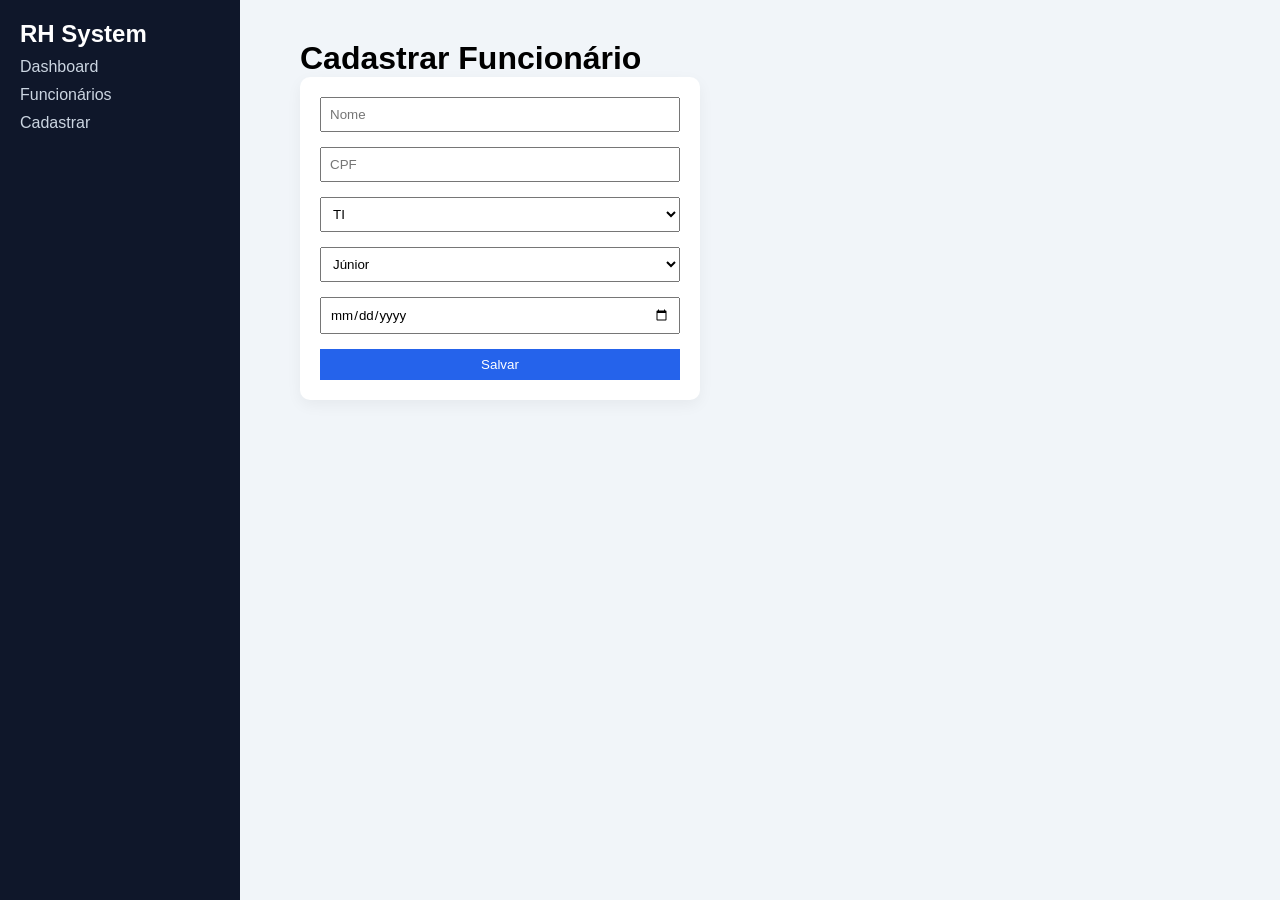
==== cadastro.html @ 02bfdf27 "FrontEnd do projeto" ====
<!DOCTYPE html>
<html lang="pt-BR">
<head>
  <meta charset="UTF-8">
  <title>Cadastrar Funcionário</title>
  <link rel="stylesheet" href="css/style.css">
</head>
<body>

<aside class="sidebar">
  <h2>RH System</h2>
  <nav>
    <a href="index.html">Dashboard</a>
    <a href="funcionarios.html">Funcionários</a>
    <a href="cadastro.html">Cadastrar</a>
  </nav>
</aside>

<main class="content">
  <h1>Cadastrar Funcionário</h1>

  <form id="formFuncionario" class="card form">
    <input type="text" id="nome" placeholder="Nome" required>
    <input type="text" id="cpf" placeholder="CPF" required>

    <select id="departamento">
      <option>TI</option>
      <option>RH</option>
      <option>Financeiro</option>
      <option>Marketing</option>
    </select>

    <select id="nivel">
      <option>Júnior</option>
      <option>Pleno</option>
      <option>Sênior</option>
      <option>Gerente</option>
    </select>

    <input type="date" id="dataCadastro" required>

    <button type="submit">Salvar</button>
  </form>
</main>

<script src="js/database.js"></script>
<script src="js/utils.js"></script>
<script src="js/cadastro.js"></script>
</body>
</html>
---- css/style.css ----
* {
  margin: 0;
  padding: 0;
  box-sizing: border-box;
  font-family: Arial;
}

body {
  display: flex;
  background: #f1f5f9;
}

.sidebar {
  width: 240px;
  height: 100vh;
  background: #0f172a;
  color: white;
  padding: 20px;
  position: fixed;
}

.sidebar a {
  display: block;
  color: #cbd5e1;
  margin: 10px 0;
  text-decoration: none;
}

.sidebar a:hover {
  color: white;
}

.content {
  margin-left: 260px;
  padding: 40px;
  width: 100%;
}

.cards {
  display: flex;
  gap: 20px;
  margin-top: 20px;
}

.card {
  background: white;
  padding: 20px;
  border-radius: 10px;
  box-shadow: 0 5px 15px rgba(0,0,0,0.05);
}

.form {
  display: flex;
  flex-direction: column;
  gap: 15px;
  max-width: 400px;
}

input, select {
  padding: 8px;
}

button {
  padding: 8px;
  background: #2563eb;
  color: white;
  border: none;
  cursor: pointer;
}

table {
  width: 100%;
  margin-top: 20px;
  background: white;
  border-collapse: collapse;
}

th, td {
  padding: 10px;
  border-bottom: 1px solid #ddd;
}

@media (max-width: 768px) {
  .sidebar {
    position: relative;
    width: 100%;
    height: auto;
  }
  .content {
    margin-left: 0;
  }
}
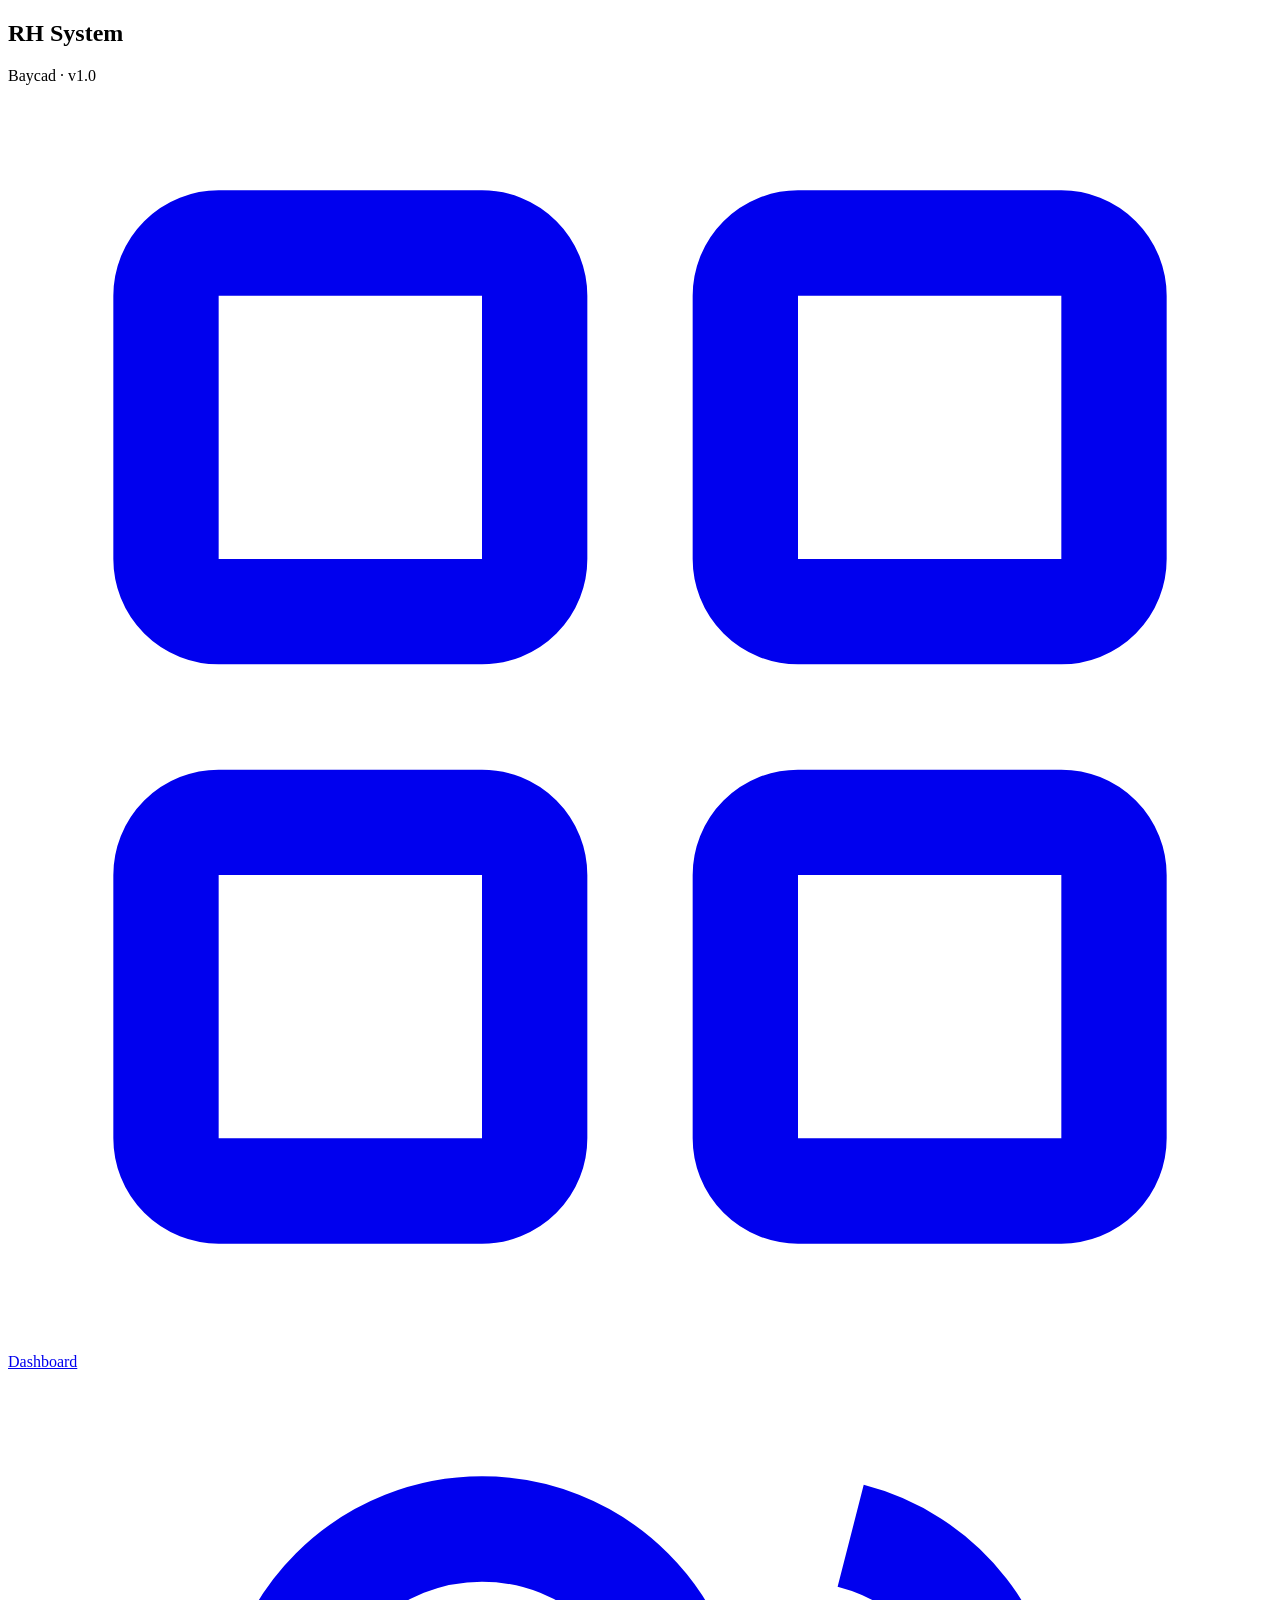
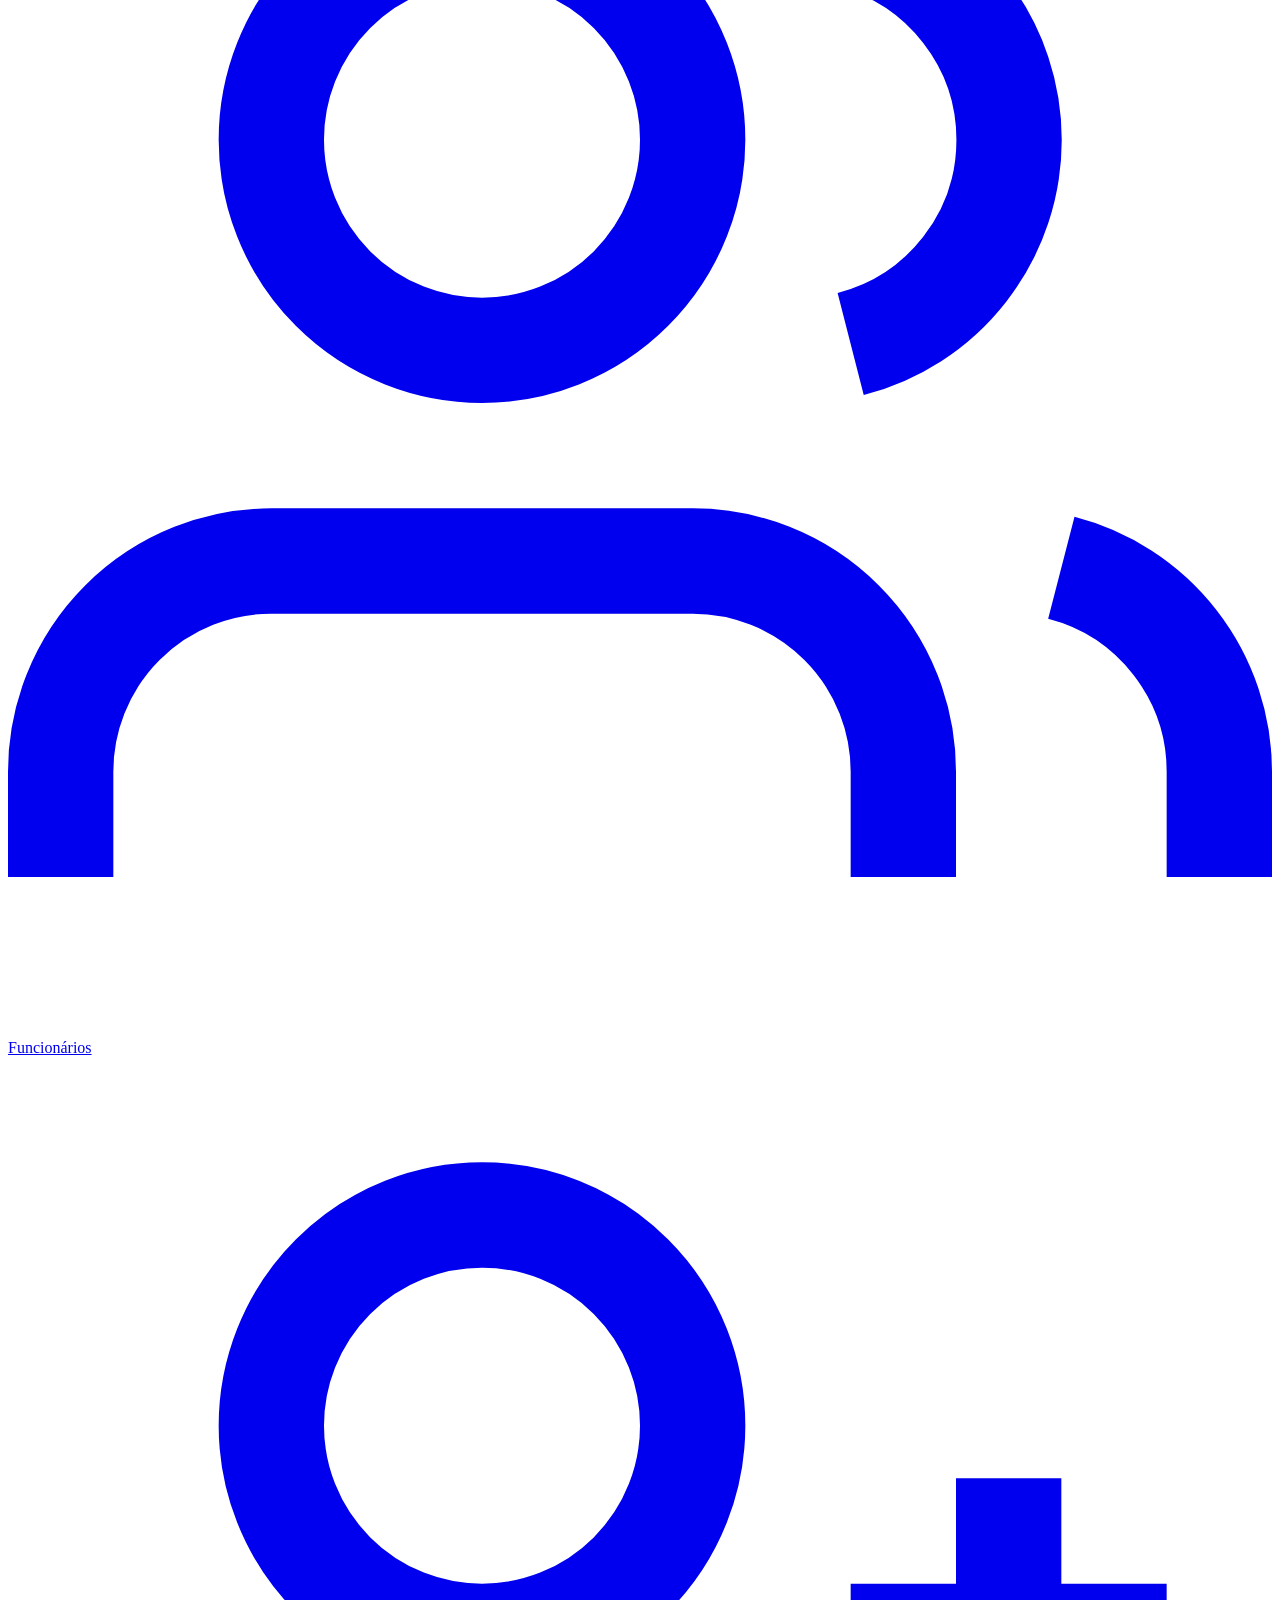
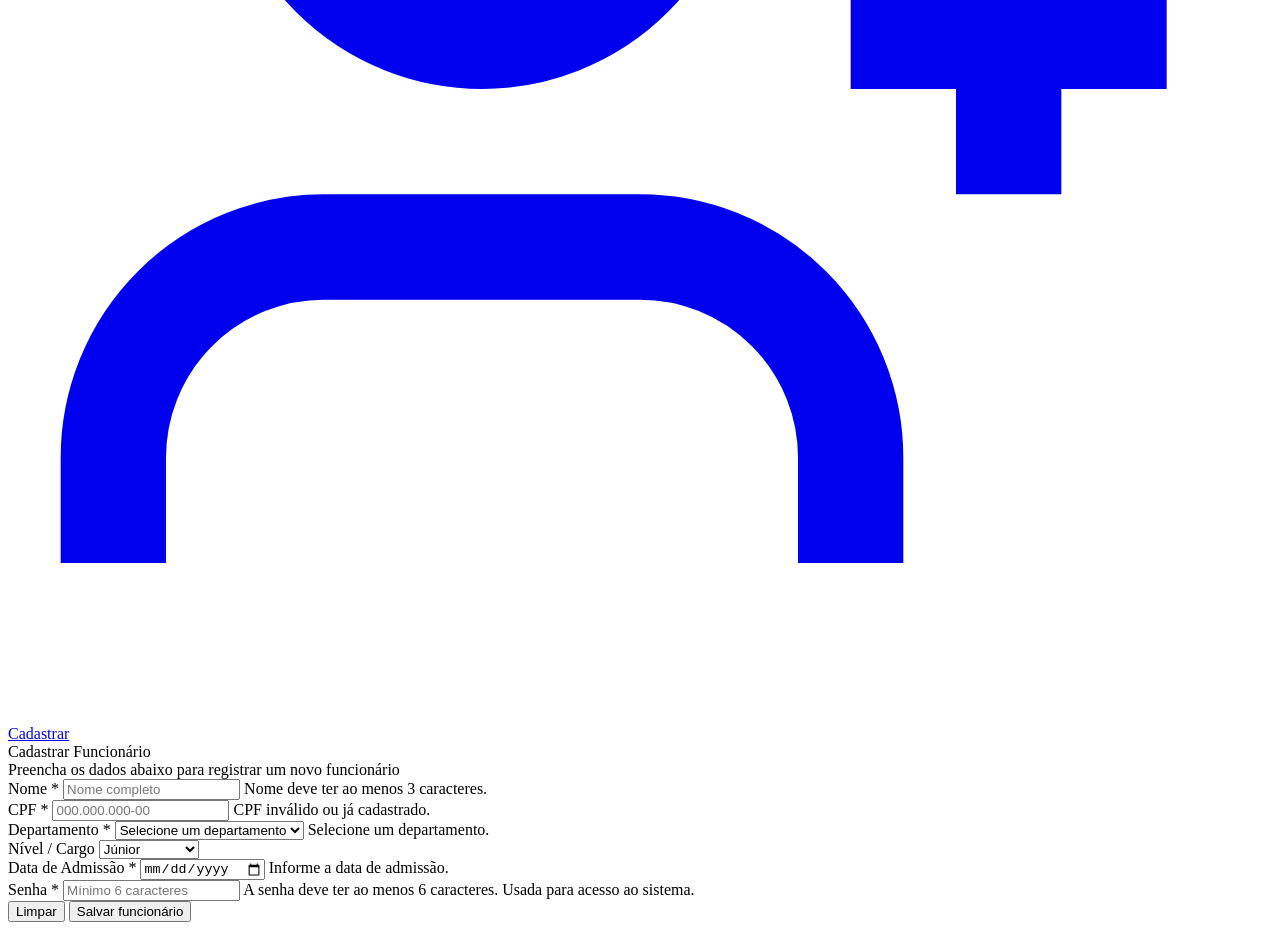
==== commit 5e9f9cc1: "atualização da interface do site" ====
--- a/cadastro.html
+++ b/cadastro.html
@@ -2,49 +2,127 @@
 <html lang="pt-BR">
 <head>
   <meta charset="UTF-8">
-  <title>Cadastrar Funcionário</title>
-  <link rel="stylesheet" href="css/style.css">
+  <meta name="viewport" content="width=device-width, initial-scale=1.0">
+  <title>Baycad RH — Cadastrar Funcionário</title>
+  <link href="https://fonts.googleapis.com/css2?family=DM+Sans:wght@300;400;500;600;700&family=DM+Mono:wght@400;500&display=swap" rel="stylesheet">
+  <link rel="stylesheet" href="/frontend/css/style.css">
 </head>
 <body>
 
-<aside class="sidebar">
-  <h2>RH System</h2>
-  <nav>
-    <a href="index.html">Dashboard</a>
-    <a href="funcionarios.html">Funcionários</a>
-    <a href="cadastro.html">Cadastrar</a>
+  <!-- SIDEBAR -->
+  <nav class="sidebar">
+    <div class="sidebar-logo">
+      <h1>RH System</h1>
+      <span>Baycad · v1.0</span>
+    </div>
+    <div class="sidebar-nav">
+      <a class="nav-item" href="/frontend/index.html">
+        <svg class="nav-icon" fill="none" stroke="currentColor" stroke-width="2" viewBox="0 0 24 24">
+          <rect x="3" y="3" width="7" height="7" rx="1"/>
+          <rect x="14" y="3" width="7" height="7" rx="1"/>
+          <rect x="3" y="14" width="7" height="7" rx="1"/>
+          <rect x="14" y="14" width="7" height="7" rx="1"/>
+        </svg>
+        Dashboard
+      </a>
+      <a class="nav-item" href="/frontend/funcionarios.html">
+        <svg class="nav-icon" fill="none" stroke="currentColor" stroke-width="2" viewBox="0 0 24 24">
+          <path d="M17 21v-2a4 4 0 0 0-4-4H5a4 4 0 0 0-4 4v2"/>
+          <circle cx="9" cy="7" r="4"/>
+          <path d="M23 21v-2a4 4 0 0 0-3-3.87"/>
+          <path d="M16 3.13a4 4 0 0 1 0 7.75"/>
+        </svg>
+        Funcionários
+      </a>
+      <a class="nav-item active" href="/frontend/cadastro.html">
+        <svg class="nav-icon" fill="none" stroke="currentColor" stroke-width="2" viewBox="0 0 24 24">
+          <path d="M16 21v-2a4 4 0 0 0-4-4H6a4 4 0 0 0-4 4v2"/>
+          <circle cx="9" cy="7" r="4"/>
+          <line x1="19" y1="8" x2="19" y2="14"/>
+          <line x1="22" y1="11" x2="16" y2="11"/>
+        </svg>
+        Cadastrar
+      </a>
+    </div>
   </nav>
-</aside>
 
-<main class="content">
-  <h1>Cadastrar Funcionário</h1>
+  <!-- MAIN -->
+  <main class="main">
+    <div class="page-header">
+      <div class="page-title">Cadastrar Funcionário</div>
+      <div class="page-subtitle">Preencha os dados abaixo para registrar um novo funcionário</div>
+    </div>
 
-  <form id="formFuncionario" class="card form">
-    <input type="text" id="nome" placeholder="Nome" required>
-    <input type="text" id="cpf" placeholder="CPF" required>
+    <div class="form-card">
+      <div class="form-grid">
 
-    <select id="departamento">
-      <option>TI</option>
-      <option>RH</option>
-      <option>Financeiro</option>
-      <option>Marketing</option>
-    </select>
+        <div class="form-group">
+          <label class="form-label">Nome <span class="required">*</span></label>
+          <input type="text" class="form-input" id="f-nome" placeholder="Nome completo"
+            oninput="clearErr('nome')" maxlength="70">
+          <span class="field-error" id="err-nome">Nome deve ter ao menos 3 caracteres.</span>
+        </div>
 
-    <select id="nivel">
-      <option>Júnior</option>
-      <option>Pleno</option>
-      <option>Sênior</option>
-      <option>Gerente</option>
-    </select>
+        <div class="form-group">
+          <label class="form-label">CPF <span class="required">*</span></label>
+          <input type="text" class="form-input" id="f-cpf" placeholder="000.000.000-00"
+            oninput="maskCPF(this); clearErr('cpf')" maxlength="14">
+          <span class="field-error" id="err-cpf">CPF inválido ou já cadastrado.</span>
+        </div>
 
-    <input type="date" id="dataCadastro" required>
+        <div class="form-group">
+          <label class="form-label">Departamento <span class="required">*</span></label>
+          <select class="form-select" id="f-dept" onchange="clearErr('dept')">
+            <option value="">Selecione um departamento</option>
+            <option value="TI">TI</option>
+            <option value="RH">RH</option>
+            <option value="Financeiro">Financeiro</option>
+            <option value="Comercial">Comercial</option>
+            <option value="Operações">Operações</option>
+          </select>
+          <span class="field-error" id="err-dept">Selecione um departamento.</span>
+        </div>
 
-    <button type="submit">Salvar</button>
-  </form>
-</main>
+        <div class="form-group">
+          <label class="form-label">Nível / Cargo</label>
+          <select class="form-select" id="f-nivel">
+            <option value="Júnior">Júnior</option>
+            <option value="Pleno">Pleno</option>
+            <option value="Sênior">Sênior</option>
+            <option value="Especialista">Especialista</option>
+            <option value="Coordenador">Coordenador</option>
+            <option value="Gerente">Gerente</option>
+          </select>
+        </div>
 
-<script src="js/database.js"></script>
-<script src="js/utils.js"></script>
-<script src="js/cadastro.js"></script>
+        <div class="form-group">
+          <label class="form-label">Data de Admissão <span class="required">*</span></label>
+          <input type="date" class="form-input" id="f-data" onchange="clearErr('data')">
+          <span class="field-error" id="err-data">Informe a data de admissão.</span>
+        </div>
+
+        <div class="form-group">
+          <label class="form-label">Senha <span class="required">*</span></label>
+          <input type="password" class="form-input" id="f-senha" placeholder="Mínimo 6 caracteres"
+            oninput="clearErr('senha')" maxlength="64">
+          <span class="field-error" id="err-senha">A senha deve ter ao menos 6 caracteres.</span>
+          <span class="form-hint">Usada para acesso ao sistema.</span>
+        </div>
+
+        <div class="form-actions">
+          <button class="btn btn-ghost" onclick="resetForm()">Limpar</button>
+          <button class="btn btn-primary" onclick="salvarFuncionario()">Salvar funcionário</button>
+        </div>
+
+      </div>
+    </div>
+  </main>
+
+  <!-- TOASTS -->
+  <div class="toast-container" id="toasts"></div>
+
+  <script src="/frontend/js/utils.js"></script>
+  <script src="/frontend/js/cadastro.js"></script>
+
 </body>
 </html>
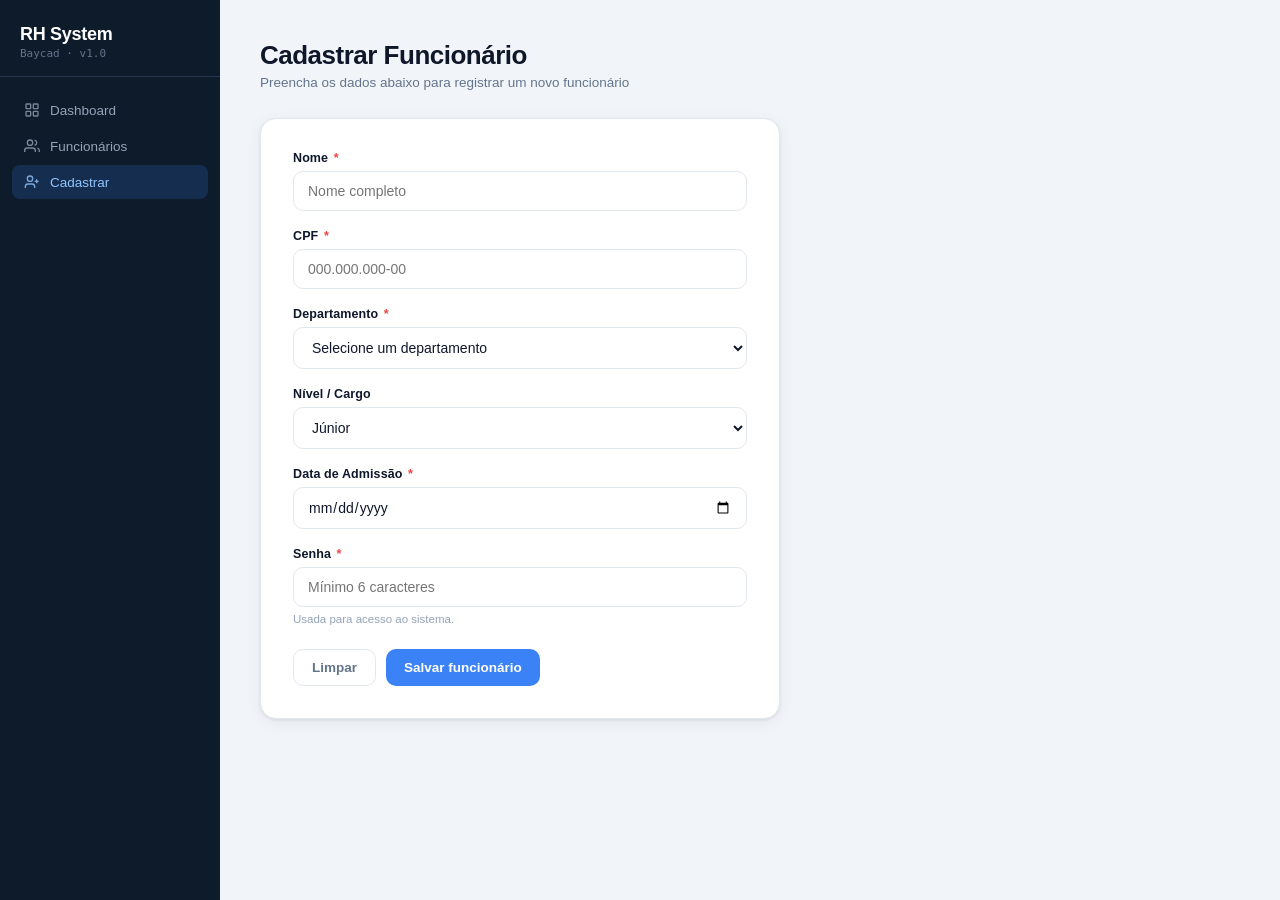
==== commit 344bebd4: "fix: corrige caminho do CSS" ====
--- a/cadastro.html
+++ b/cadastro.html
@@ -5,7 +5,7 @@
   <meta name="viewport" content="width=device-width, initial-scale=1.0">
   <title>Baycad RH — Cadastrar Funcionário</title>
   <link href="https://fonts.googleapis.com/css2?family=DM+Sans:wght@300;400;500;600;700&family=DM+Mono:wght@400;500&display=swap" rel="stylesheet">
-  <link rel="stylesheet" href="/frontend/css/style.css">
+  <link rel="stylesheet" href="css/style.css">
 </head>
 <body>
 
@@ -125,4 +125,4 @@
   <script src="/frontend/js/cadastro.js"></script>
 
 </body>
-</html>+</html>
--- a/css/style.css
+++ b/css/style.css
@@ -0,0 +1,529 @@
+:root {
+    --navy: #0d1b2a;
+    --navy-light: #1a2d42;
+    --navy-border: #243650;
+    --accent: #3b82f6;
+    --accent-hover: #2563eb;
+    --accent-soft: rgba(59,130,246,0.12);
+    --danger: #ef4444;
+    --danger-hover: #dc2626;
+    --danger-soft: rgba(239,68,68,0.1);
+    --success: #22c55e;
+    --success-soft: rgba(34,197,94,0.1);
+    --warn: #f59e0b;
+    --bg: #f1f5f9;
+    --surface: #ffffff;
+    --surface2: #f8fafc;
+    --text: #0f172a;
+    --text-muted: #64748b;
+    --text-light: #94a3b8;
+    --border: #e2e8f0;
+    --radius: 10px;
+    --radius-lg: 16px;
+    --shadow: 0 1px 3px rgba(0,0,0,0.08), 0 4px 16px rgba(0,0,0,0.06);
+    --shadow-lg: 0 8px 32px rgba(0,0,0,0.12);
+    --sidebar-w: 220px;
+    --transition: 0.18s ease;
+  }
+
+  * { box-sizing: border-box; margin: 0; padding: 0; }
+
+  body {
+    font-family: 'DM Sans', sans-serif;
+    background: var(--bg);
+    color: var(--text);
+    min-height: 100vh;
+    display: flex;
+  }
+
+  /* ── SIDEBAR ── */
+  .sidebar {
+    width: var(--sidebar-w);
+    background: var(--navy);
+    min-height: 100vh;
+    display: flex;
+    flex-direction: column;
+    position: fixed;
+    top: 0; left: 0; bottom: 0;
+    z-index: 100;
+  }
+
+  .sidebar-logo {
+    padding: 24px 20px 16px;
+    border-bottom: 1px solid var(--navy-border);
+  }
+
+  .sidebar-logo h1 {
+    font-size: 18px;
+    font-weight: 700;
+    color: #fff;
+    letter-spacing: -0.3px;
+  }
+
+  .sidebar-logo span {
+    font-size: 11px;
+    color: #64748b;
+    font-weight: 400;
+    display: block;
+    margin-top: 2px;
+    font-family: 'DM Mono', monospace;
+  }
+
+  .sidebar-nav {
+    padding: 16px 12px;
+    display: flex;
+    flex-direction: column;
+    gap: 2px;
+    flex: 1;
+  }
+
+  .nav-item {
+    display: flex;
+    align-items: center;
+    gap: 10px;
+    padding: 9px 12px;
+    border-radius: 8px;
+    color: #94a3b8;
+    font-size: 13.5px;
+    font-weight: 500;
+    cursor: pointer;
+    transition: all var(--transition);
+    text-decoration: none;
+    border: none;
+    background: none;
+    width: 100%;
+    text-align: left;
+  }
+
+  .nav-item:hover { background: rgba(255,255,255,0.06); color: #cbd5e1; }
+
+  .nav-item.active {
+    background: rgba(59,130,246,0.18);
+    color: #93c5fd;
+  }
+
+  .nav-icon {
+    width: 16px;
+    height: 16px;
+    opacity: 0.8;
+    flex-shrink: 0;
+  }
+
+  /* ── MAIN ── */
+  .main {
+    margin-left: var(--sidebar-w);
+    flex: 1;
+    padding: 40px;
+    min-height: 100vh;
+  }
+
+  /* ── PAGE HEADER ── */
+  .page-header {
+    margin-bottom: 28px;
+  }
+
+  .page-title {
+    font-size: 26px;
+    font-weight: 700;
+    letter-spacing: -0.5px;
+    color: var(--text);
+  }
+
+  .page-subtitle {
+    font-size: 13.5px;
+    color: var(--text-muted);
+    margin-top: 4px;
+  }
+
+  /* ── SCREEN ── */
+  .screen { display: none; }
+  .screen.active { display: block; }
+
+  /* ── DASHBOARD CARDS ── */
+  .stats-grid {
+    display: grid;
+    grid-template-columns: repeat(auto-fill, minmax(180px, 1fr));
+    gap: 16px;
+    margin-bottom: 32px;
+  }
+
+  .stat-card {
+    background: var(--surface);
+    border: 1px solid var(--border);
+    border-radius: var(--radius-lg);
+    padding: 22px 20px;
+    box-shadow: var(--shadow);
+    transition: box-shadow var(--transition), transform var(--transition);
+  }
+
+  .stat-card:hover { box-shadow: var(--shadow-lg); transform: translateY(-1px); }
+
+  .stat-label {
+    font-size: 11.5px;
+    font-weight: 600;
+    text-transform: uppercase;
+    letter-spacing: 0.8px;
+    color: var(--text-muted);
+    margin-bottom: 10px;
+  }
+
+  .stat-value {
+    font-size: 36px;
+    font-weight: 700;
+    color: var(--text);
+    line-height: 1;
+    font-family: 'DM Mono', monospace;
+  }
+
+  .stat-card.accent .stat-value { color: var(--accent); }
+  .stat-card.success .stat-value { color: var(--success); }
+  .stat-card.warn .stat-value { color: var(--warn); }
+
+  .stat-badge {
+    display: inline-flex;
+    align-items: center;
+    gap: 4px;
+    margin-top: 8px;
+    font-size: 11px;
+    font-weight: 500;
+    color: var(--text-light);
+  }
+
+  /* ── DEPT BREAKDOWN ── */
+  .dept-grid {
+    display: grid;
+    grid-template-columns: repeat(auto-fill, minmax(140px, 1fr));
+    gap: 12px;
+    margin-top: 16px;
+  }
+
+  .dept-pill {
+    background: var(--surface2);
+    border: 1px solid var(--border);
+    border-radius: var(--radius);
+    padding: 14px 16px;
+    display: flex;
+    flex-direction: column;
+    gap: 6px;
+  }
+
+  .dept-pill-label { font-size: 12px; font-weight: 600; color: var(--text-muted); }
+  .dept-pill-count { font-size: 22px; font-weight: 700; font-family: 'DM Mono', monospace; color: var(--text); }
+
+  /* ── SECTION TITLE ── */
+  .section-title {
+    font-size: 14px;
+    font-weight: 700;
+    color: var(--text);
+    letter-spacing: -0.2px;
+    margin-bottom: 14px;
+    padding-bottom: 10px;
+    border-bottom: 1px solid var(--border);
+  }
+
+  /* ── TOOLBAR ── */
+  .toolbar {
+    display: flex;
+    gap: 10px;
+    align-items: center;
+    margin-bottom: 18px;
+    flex-wrap: wrap;
+  }
+
+  .search-input {
+    flex: 1;
+    min-width: 200px;
+    padding: 10px 14px;
+    border: 1.5px solid var(--border);
+    border-radius: var(--radius);
+    font-size: 13.5px;
+    font-family: 'DM Sans', sans-serif;
+    background: var(--surface);
+    color: var(--text);
+    transition: border-color var(--transition), box-shadow var(--transition);
+    outline: none;
+  }
+
+  .search-input:focus {
+    border-color: var(--accent);
+    box-shadow: 0 0 0 3px var(--accent-soft);
+  }
+
+  .search-input::placeholder { color: var(--text-light); }
+
+  select.filter-select {
+    padding: 10px 14px;
+    border: 1.5px solid var(--border);
+    border-radius: var(--radius);
+    font-size: 13.5px;
+    font-family: 'DM Sans', sans-serif;
+    background: var(--surface);
+    color: var(--text);
+    cursor: pointer;
+    outline: none;
+    transition: border-color var(--transition);
+  }
+
+  select.filter-select:focus { border-color: var(--accent); }
+
+  .btn {
+    display: inline-flex;
+    align-items: center;
+    gap: 6px;
+    padding: 10px 18px;
+    border-radius: var(--radius);
+    font-size: 13.5px;
+    font-weight: 600;
+    font-family: 'DM Sans', sans-serif;
+    cursor: pointer;
+    border: none;
+    transition: all var(--transition);
+    white-space: nowrap;
+  }
+
+  .btn-primary { background: var(--accent); color: #fff; }
+  .btn-primary:hover { background: var(--accent-hover); }
+
+  .btn-danger { background: var(--danger); color: #fff; font-size: 12.5px; padding: 7px 13px; }
+  .btn-danger:hover { background: var(--danger-hover); }
+
+  .btn-ghost {
+    background: transparent;
+    color: var(--text-muted);
+    border: 1.5px solid var(--border);
+  }
+  .btn-ghost:hover { background: var(--surface2); color: var(--text); }
+
+  /* ── TABLE ── */
+  .table-wrap {
+    background: var(--surface);
+    border: 1px solid var(--border);
+    border-radius: var(--radius-lg);
+    box-shadow: var(--shadow);
+    overflow: hidden;
+  }
+
+  table {
+    width: 100%;
+    border-collapse: collapse;
+  }
+
+  thead th {
+    background: var(--surface2);
+    padding: 13px 16px;
+    font-size: 11.5px;
+    font-weight: 700;
+    text-transform: uppercase;
+    letter-spacing: 0.6px;
+    color: var(--text-muted);
+    text-align: left;
+    border-bottom: 1.5px solid var(--border);
+  }
+
+  tbody tr {
+    border-bottom: 1px solid var(--border);
+    transition: background var(--transition);
+  }
+
+  tbody tr:last-child { border-bottom: none; }
+  tbody tr:hover { background: var(--surface2); }
+
+  tbody td {
+    padding: 14px 16px;
+    font-size: 13.5px;
+    color: var(--text);
+    vertical-align: middle;
+  }
+
+  .cpf-cell {
+    font-family: 'DM Mono', monospace;
+    font-size: 12.5px;
+    color: var(--text-muted);
+  }
+
+  .badge {
+    display: inline-flex;
+    align-items: center;
+    padding: 3px 10px;
+    border-radius: 20px;
+    font-size: 11.5px;
+    font-weight: 600;
+  }
+
+  .badge-ti { background: var(--accent-soft); color: var(--accent); }
+  .badge-rh { background: var(--success-soft); color: var(--success); }
+  .badge-financeiro { background: rgba(245,158,11,0.1); color: var(--warn); }
+  .badge-comercial { background: rgba(139,92,246,0.1); color: #8b5cf6; }
+  .badge-operacoes { background: rgba(236,72,153,0.1); color: #ec4899; }
+
+  .nivel-badge {
+    display: inline-flex;
+    align-items: center;
+    padding: 3px 10px;
+    border-radius: 20px;
+    font-size: 11px;
+    font-weight: 600;
+    background: var(--surface2);
+    color: var(--text-muted);
+    border: 1px solid var(--border);
+  }
+
+  .empty-state {
+    text-align: center;
+    padding: 56px 24px;
+    color: var(--text-muted);
+  }
+
+  .empty-state svg { margin: 0 auto 12px; display: block; opacity: 0.3; }
+  .empty-state p { font-size: 14px; }
+
+  /* ── FORM ── */
+  .form-card {
+    background: var(--surface);
+    border: 1px solid var(--border);
+    border-radius: var(--radius-lg);
+    padding: 32px;
+    max-width: 520px;
+    box-shadow: var(--shadow);
+  }
+
+  .form-grid {
+    display: flex;
+    flex-direction: column;
+    gap: 18px;
+  }
+
+  .form-group { display: flex; flex-direction: column; gap: 6px; }
+
+  .form-label {
+    font-size: 12.5px;
+    font-weight: 600;
+    color: var(--text);
+    letter-spacing: 0.1px;
+  }
+
+  .form-label .required { color: var(--danger); margin-left: 2px; }
+
+  .form-input, .form-select {
+    padding: 11px 14px;
+    border: 1.5px solid var(--border);
+    border-radius: var(--radius);
+    font-size: 14px;
+    font-family: 'DM Sans', sans-serif;
+    color: var(--text);
+    background: var(--surface);
+    outline: none;
+    transition: border-color var(--transition), box-shadow var(--transition);
+  }
+
+  .form-input:focus, .form-select:focus {
+    border-color: var(--accent);
+    box-shadow: 0 0 0 3px var(--accent-soft);
+  }
+
+  .form-input.error { border-color: var(--danger); }
+  .form-input.error:focus { box-shadow: 0 0 0 3px var(--danger-soft); }
+
+  .field-error {
+    font-size: 12px;
+    color: var(--danger);
+    font-weight: 500;
+    display: none;
+  }
+
+  .field-error.show { display: block; }
+
+  .form-hint { font-size: 11.5px; color: var(--text-light); }
+
+  .form-actions {
+    display: flex;
+    gap: 10px;
+    margin-top: 6px;
+  }
+
+  /* ── MODAL ── */
+  .modal-overlay {
+    position: fixed; inset: 0;
+    background: rgba(0,0,0,0.45);
+    display: flex;
+    align-items: center;
+    justify-content: center;
+    z-index: 999;
+    opacity: 0;
+    pointer-events: none;
+    transition: opacity 0.2s ease;
+    backdrop-filter: blur(2px);
+  }
+
+  .modal-overlay.open { opacity: 1; pointer-events: all; }
+
+  .modal {
+    background: var(--surface);
+    border-radius: var(--radius-lg);
+    padding: 28px;
+    max-width: 420px;
+    width: 90%;
+    box-shadow: var(--shadow-lg);
+    transform: translateY(10px) scale(0.98);
+    transition: transform 0.2s ease;
+  }
+
+  .modal-overlay.open .modal { transform: translateY(0) scale(1); }
+
+  .modal-icon {
+    width: 44px; height: 44px;
+    background: var(--danger-soft);
+    border-radius: 50%;
+    display: flex;
+    align-items: center;
+    justify-content: center;
+    margin-bottom: 14px;
+  }
+
+  .modal h3 {
+    font-size: 17px;
+    font-weight: 700;
+    margin-bottom: 8px;
+  }
+
+  .modal p {
+    font-size: 13.5px;
+    color: var(--text-muted);
+    line-height: 1.6;
+    margin-bottom: 20px;
+  }
+
+  .modal-actions { display: flex; gap: 10px; justify-content: flex-end; }
+
+  /* ── TOAST ── */
+  .toast-container {
+    position: fixed;
+    bottom: 24px; right: 24px;
+    display: flex;
+    flex-direction: column;
+    gap: 10px;
+    z-index: 9999;
+  }
+
+  .toast {
+    background: var(--navy);
+    color: #fff;
+    padding: 12px 18px;
+    border-radius: var(--radius);
+    font-size: 13.5px;
+    font-weight: 500;
+    box-shadow: var(--shadow-lg);
+    display: flex;
+    align-items: center;
+    gap: 10px;
+    transform: translateX(120%);
+    transition: transform 0.3s cubic-bezier(0.16,1,0.3,1);
+    min-width: 240px;
+  }
+
+  .toast.show { transform: translateX(0); }
+  .toast.success { border-left: 3px solid var(--success); }
+  .toast.error { border-left: 3px solid var(--danger); }
+
+  /* ── MISC ── */
+  .divider { height: 1px; background: var(--border); margin: 24px 0; }
